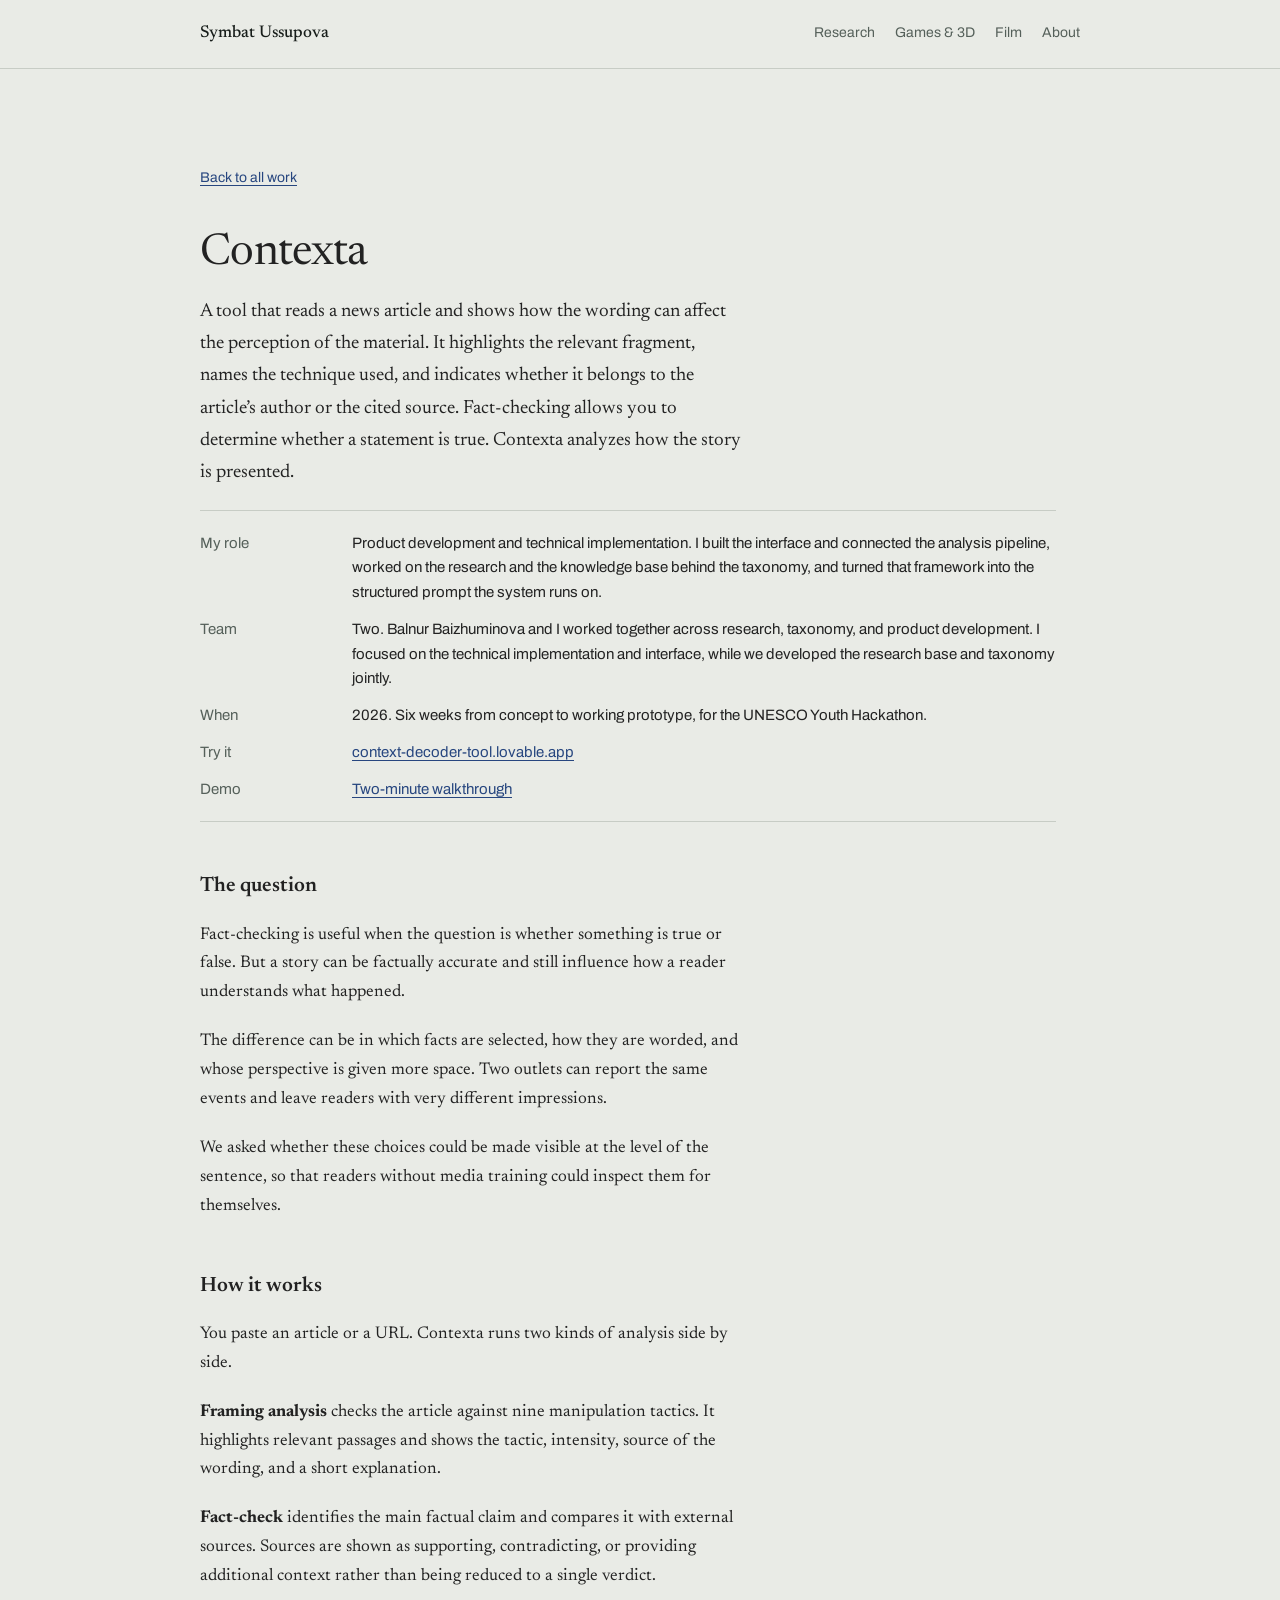
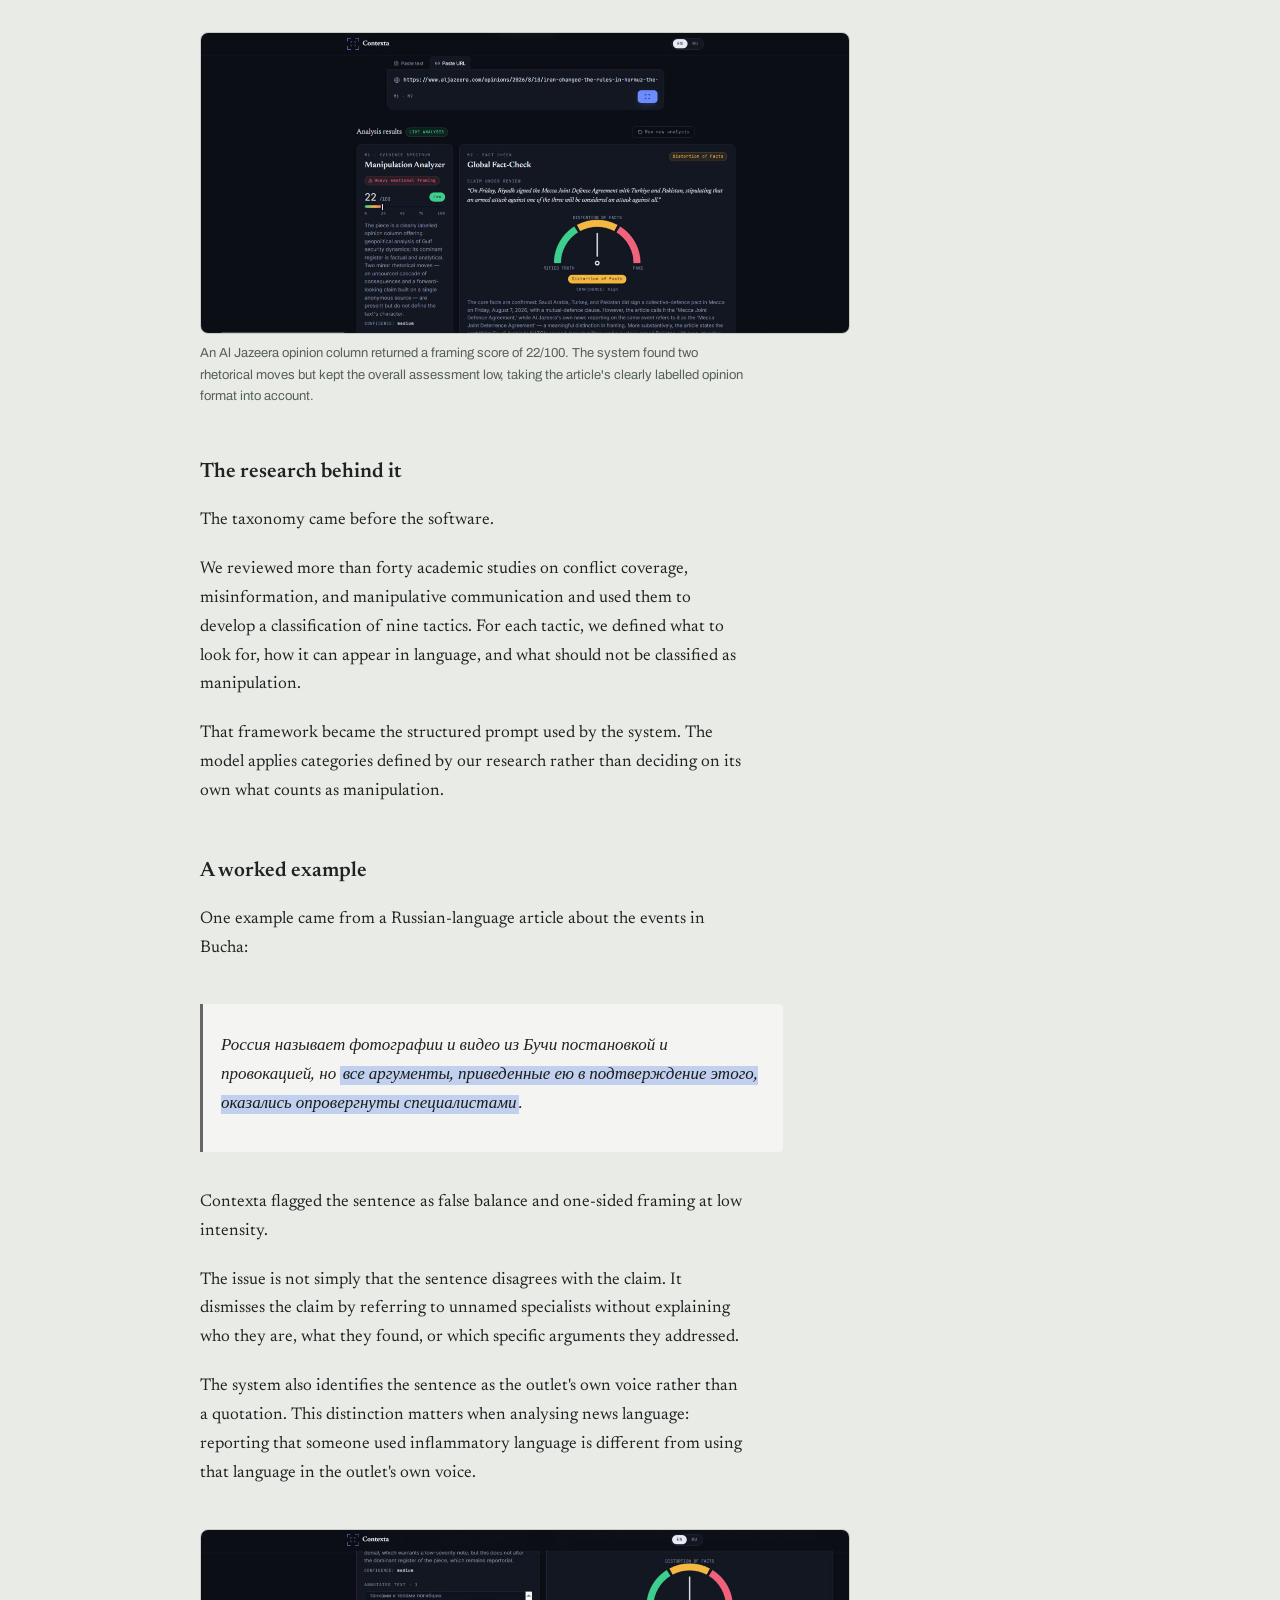
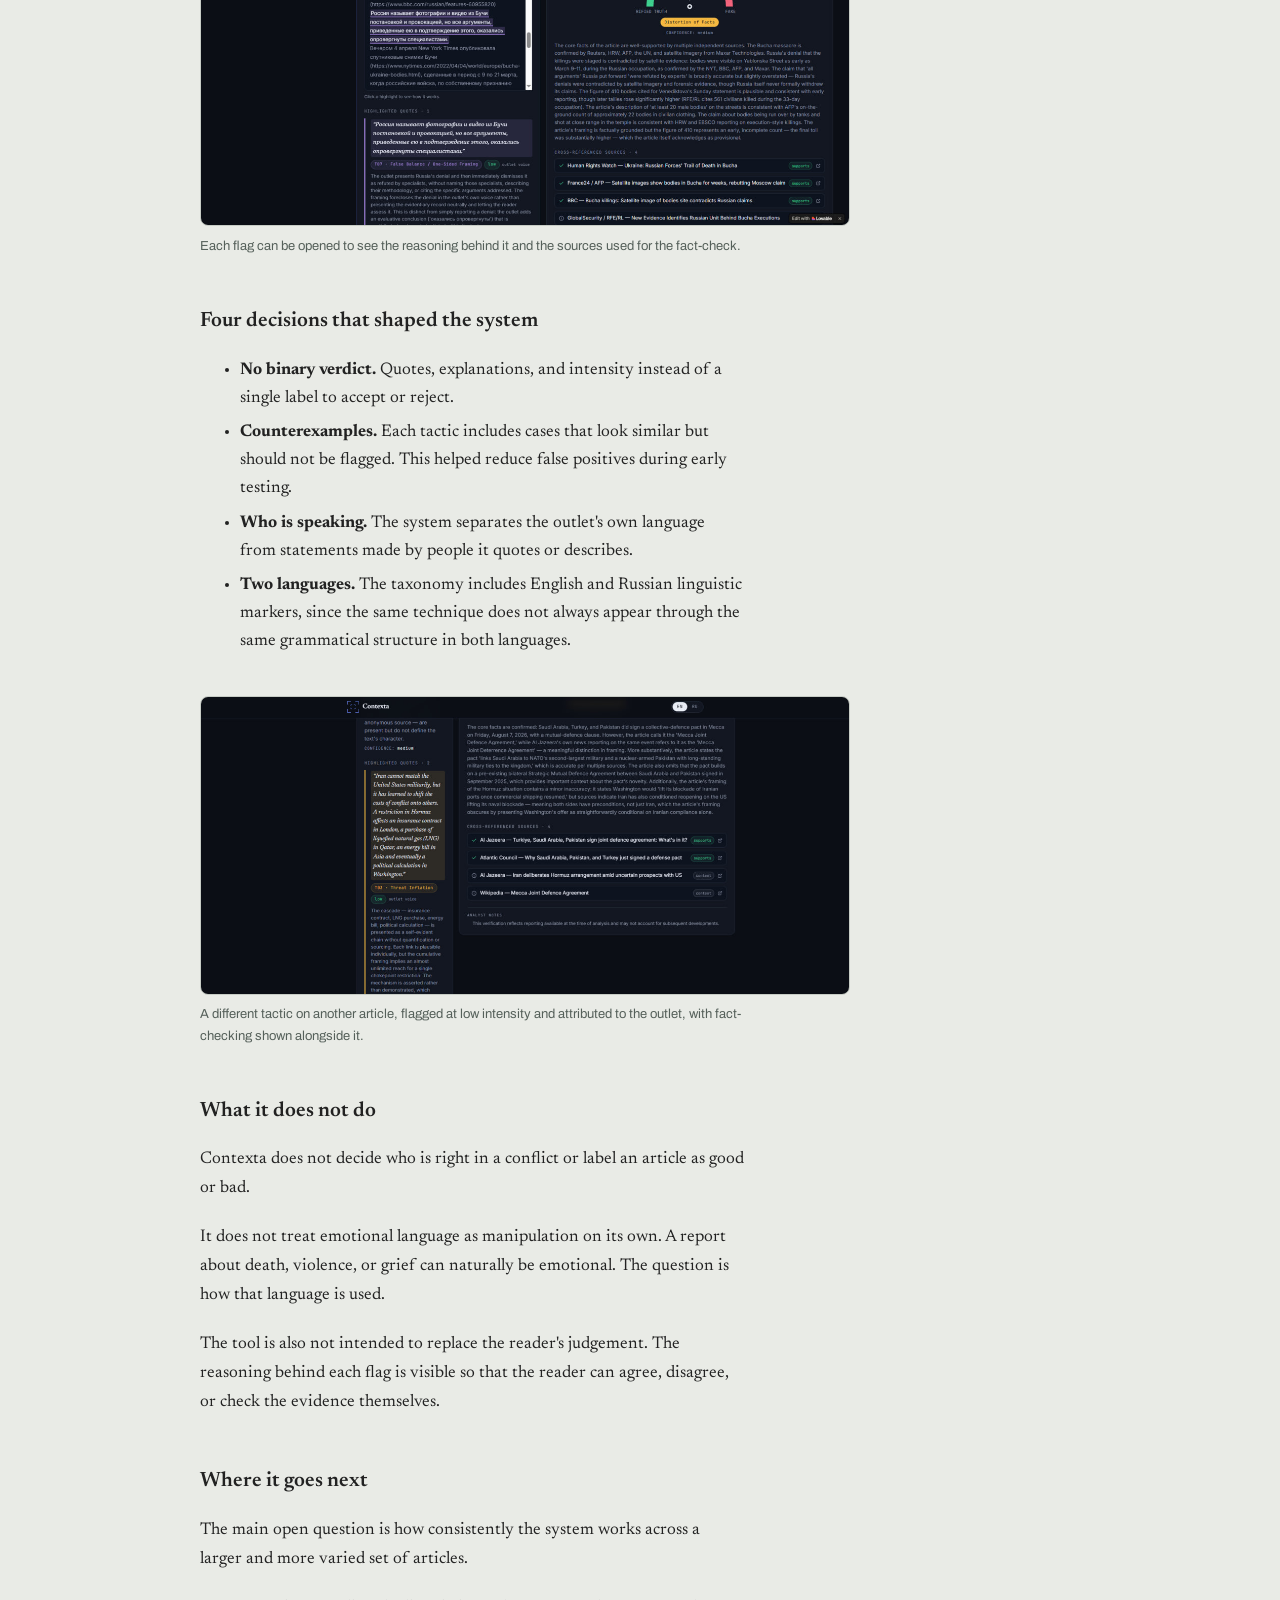
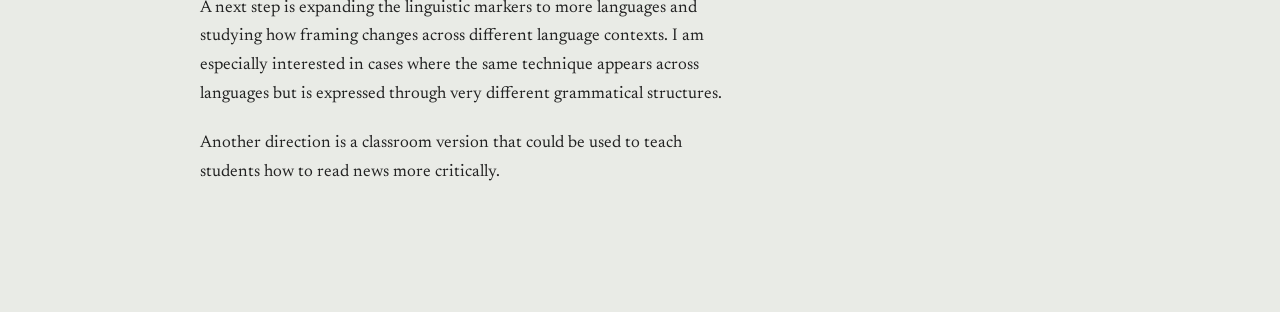
==== project-contexta.html @ 3120fcb4 "Initial commit of portfolio" ====
<!DOCTYPE html>
<!--
  ОБРАЗЕЦ И ШАБЛОН страницы проекта.
  Для следующего проекта скопируйте файл, переименуйте
  (например project-pharos.html) и замените текст, СОХРАНИВ структуру:
  название → одна фраза → факты → вопрос → как работает → исследование →
  пример → решения → границы → что дальше.
-->
<html lang="en">
<head>
<meta charset="utf-8">
<meta name="viewport" content="width=device-width, initial-scale=1">
<title>Contexta — Symbat Ussupova</title>
<meta name="description" content="A tool that shows how a news article is framed, not only whether its facts are true.">
<link rel="preconnect" href="https://fonts.googleapis.com">
<link rel="preconnect" href="https://fonts.gstatic.com" crossorigin>
<link href="https://fonts.googleapis.com/css2?family=Archivo:wght@400;500;600&family=Newsreader:ital,opsz,wght@0,6..72,300;0,6..72,400;0,6..72,500;1,6..72,300&display=swap" rel="stylesheet">
<link rel="stylesheet" href="style.css">
</head>

<body>

<header class="masthead">
  <div class="masthead__inner">
    <a class="wordmark" href="index.html">Symbat Ussupova</a>
    <nav aria-label="Sections">
      <a href="index.html#research">Research</a>
      <a href="index.html#games">Games &amp; 3D</a>
      <a href="index.html#film">Film</a>
      <a href="index.html#about">About</a>
    </nav>
  </div>
</header>
<div class="article-wrapper">
<main class="project">

  <a class="project__back" href="index.html">Back to all work</a>

  <h1 class="project__title">Contexta</h1>

  <p class="project__summary">
    A tool that reads a news article and shows how the wording can affect the perception of the material. It highlights the relevant fragment, names the technique used, and indicates whether it belongs to the article’s author or the cited source. Fact‑checking allows you to determine whether a statement is true. Contexta analyzes how the story is presented.
  </p>

  <dl class="facts">
    <div><dt>My role</dt><dd>Product development and technical implementation. I built the interface and connected the analysis pipeline, worked on the research and the knowledge base behind the taxonomy, and turned that framework into the structured prompt the system runs on.</dd></div>
    <div><dt>Team</dt><dd>Two. Balnur Baizhuminova and I worked together across research, taxonomy, and product development. I focused on the technical implementation and interface, while we developed the research base and taxonomy jointly.</dd></div>
    <div><dt>When</dt><dd>2026. Six weeks from concept to working prototype, for the UNESCO Youth Hackathon.</dd></div>
    <div><dt>Try it</dt><dd><a href="https://context-decoder-tool.lovable.app/">context-decoder-tool.lovable.app</a></dd></div>
    <div><dt>Demo</dt><dd><a href="https://youtu.be/kF2DeaOMgWA">Two-minute walkthrough</a></dd></div>
  </dl>

  <h2>The question</h2>
  <p>
    Fact-checking is useful when the question is whether something is true or false. But a story can be factually accurate and still influence how a reader understands what happened.
  </p>
  <p>
    The difference can be in which facts are selected, how they are worded, and whose perspective is given more space. Two outlets can report the same events and leave readers with very different impressions.
  </p>
  <p>
    We asked whether these choices could be made visible at the level of the sentence, so that readers without media training could inspect them for themselves.
  </p>

  <h2>How it works</h2>
  <p>
    You paste an article or a URL. Contexta runs two kinds of analysis side by
    side.
  </p>
  <p>
    <strong>Framing analysis</strong> checks the article against nine manipulation tactics. It highlights relevant passages and shows the tactic, intensity, source of the wording, and a short explanation.
  </p>
  <p>
    <strong>Fact-check</strong> identifies the main factual claim and compares it with external sources. Sources are shown as supporting, contradicting, or providing additional context rather than being reduced to a single verdict.
  </p>

  <figure>
    <img src="images\img1.jpg" width="650" height="500" alt="Пример"
         alt="Contexta results screen: a manipulation score of 22 out of 100 marked low, beside a fact-check panel with a distortion-of-facts gauge.">
    <figcaption>
      An Al Jazeera opinion column returned a framing score of 22/100. The system found two rhetorical moves but kept the overall assessment low, taking the article's clearly labelled opinion format into account.
    </figcaption>
  </figure>

  <h2>The research behind it</h2>
  <p>
    The taxonomy came before the software.
  </p>
  <p>
    We reviewed more than forty academic studies on conflict coverage, misinformation, and manipulative communication and used them to develop a classification of nine tactics. For each tactic, we defined what to look for, how it can appear in language, and what should not be classified as manipulation.
  </p>
  <p>
    That framework became the structured prompt used by the system. The model applies categories defined by our research rather than deciding on its own what counts as manipulation.
  </p>

  <h2>A worked example</h2>
  <p>
    One example came from a Russian-language article about the events in Bucha:
  </p>
  <div class="quote-box">
  <p lang="ru">
    Россия называет фотографии и видео из Бучи постановкой и провокацией, но
    <mark>все аргументы, приведенные ею в подтверждение этого, оказались
    опровергнуты специалистами</mark>.
  </p>
  </div>
  <p>
    Contexta flagged the sentence as false balance and one-sided framing at low intensity.
  </p>
  <p>
    The issue is not simply that the sentence disagrees with the claim. It dismisses the claim by referring to unnamed specialists without explaining who they are, what they found, or which specific arguments they addressed.
  </p>
  <p>
    The system also identifies the sentence as the outlet's own voice rather than a quotation. This distinction matters when analysing news language: reporting that someone used inflammatory language is different from using that language in the outlet's own voice.
  </p>

  <figure>
    <img src="images\img2.jpg" width="650" height="500" alt="Пример"
         alt="The flagged Bucha sentence highlighted inside the original article, with a panel naming the tactic, its low intensity, its attribution to the outlet's own voice, and the reasoning.">
    <figcaption>
      Each flag can be opened to see the reasoning behind it and the sources used for the fact-check.
    </figcaption>
  </figure>

  <h2>Four decisions that shaped the system</h2>
  <ul>
    <li>
      <strong>No binary verdict.</strong> Quotes, explanations, and intensity instead of a single label to accept or reject.
    </li>
    <li>
      <strong>Counterexamples.</strong> Each tactic includes cases that look similar but should not be flagged. This helped reduce false positives during early testing.
    </li>
    <li>
      <strong>Who is speaking.</strong> The system separates the outlet's own language from statements made by people it quotes or describes.
    </li>
    <li>
      <strong>Two languages.</strong> The taxonomy includes English and Russian linguistic markers, since the same technique does not always appear through the same grammatical structure in both languages.
    </li>
  </ul>

  <figure>
    <img src="images\img3.jpg" width="650" height="500" alt="Пример"
         alt="A second flagged passage about the Strait of Hormuz, labelled threat inflation at low intensity and attributed to the outlet's own voice.">
    <figcaption>
      A different tactic on another article, flagged at low intensity and attributed to the outlet, with fact-checking shown alongside it.
    </figcaption>
  </figure>


  <h2>What it does not do</h2>
  <p>
   Contexta does not decide who is right in a conflict or label an article as good or bad.
  </p>
  <p>
    It does not treat emotional language as manipulation on its own. A report about death, violence, or grief can naturally be emotional. The question is how that language is used.
  </p>
  <p>
    The tool is also not intended to replace the reader's judgement. The reasoning behind each flag is visible so that the reader can agree, disagree, or check the evidence themselves.
  </p>

  <h2>Where it goes next</h2>
  <p>
    The main open question is how consistently the system works across a larger and more varied set of articles.
  </p>
  <p>
    A next step is expanding the linguistic markers to more languages and studying how framing changes across different language contexts. I am especially interested in cases where the same technique appears across languages but is expressed through very different grammatical structures.
  </p>
  <p>
  Another direction is a classroom version that could be used to teach students how to read news more critically.
  </p>

</main>
</div>

</body>
</html>
---- style.css ----
/* ==========================================================================
   Symbat Ussupova — portfolio stylesheet

   Здесь ВСЁ оформление сайта. Один файл на весь сайт.
   Если хотите поменять цвет или шрифт — меняйте только в блоке :root ниже,
   и это изменится сразу на всех страницах.
   ========================================================================== */

:root {
  /* ---- Цвета ------------------------------------------------------------
     Палитра: холодная «архивная» бумага, чернила глубокого хвойного тона,
     и один цвет-маркер — как пометка читателя на полях. Маркер используется
     ТОЛЬКО там, где он что-то означает (размеченный текст в Contexta),
     никогда как украшение.
     -------------------------------------------------------------------- */
  --paper:      #E9EBE6;
  --paper-lift: #F3F4F1;
  --ink:        #171D1A;
  --ink-soft:   #55605A;
  --rule:       #C7CCC5;
  --mark:       #C2D0F0;   /* маркер-пометка */
  --link:       #27467F;

  /* ---- Шрифты ---------------------------------------------------------- */
  --serif: "Newsreader", Georgia, "Times New Roman", serif;
  --sans:  "Archivo", -apple-system, BlinkMacSystemFont, "Segoe UI", sans-serif;

  /* ---- Ритм ------------------------------------------------------------ */
  --measure: 34rem;         /* длина строки текста, ~70 знаков */
  --gutter: 1.5rem;
}

/* ---- Сброс ------------------------------------------------------------- */
*, *::before, *::after { box-sizing: border-box; }

html { -webkit-text-size-adjust: 100%; }

body {
  margin: 0;
  background: var(--paper);
  color: var(--ink);
  font-family: var(--serif);
  font-size: 1.0625rem;
  line-height: 1.65;
  font-optical-sizing: auto;
}

img, video { max-width: 100%; height: auto; display: block; }

/* ---- Ссылки ------------------------------------------------------------ */
a {
  color: var(--link);
  text-decoration-thickness: 1px;
  text-underline-offset: 0.18em;
}
a:hover { text-decoration-thickness: 2px; }

/* Видимая рамка при навигации с клавиатуры — обязательна для доступности */
a:focus-visible, button:focus-visible {
  outline: 2px solid var(--link);
  outline-offset: 3px;
}

.skip {
  position: absolute;
  left: -9999px;
}
.skip:focus {
  left: 1rem; top: 1rem;
  z-index: 10;
  background: var(--paper-lift);
  padding: 0.5rem 0.75rem;
}


/* ==========================================================================
   Шапка
   ========================================================================== */
.masthead {
  border-bottom: 1px solid var(--rule);
}

.masthead__inner {
  max-width: 58rem;
  margin: 0 auto;
  padding: 1.25rem var(--gutter);
  display: flex;
  flex-wrap: wrap;
  gap: 0.75rem 1.5rem;
  align-items: baseline;
  justify-content: space-between;
}

.wordmark {
  font-family: var(--serif);
  font-size: 1.0625rem;
  font-weight: 500;
  color: var(--ink);
  text-decoration: none;
}

.masthead nav {
  display: flex;
  flex-wrap: wrap;
  gap: 1.25rem;
  font-family: var(--sans);
  font-size: 0.875rem;
}
.masthead nav a { color: var(--ink-soft); text-decoration: none; }
.masthead nav a:hover { color: var(--ink); text-decoration: underline; }

/* ==========================================================================
   Главный экран
   ========================================================================== */
.hero {
  max-width: 58rem;
  margin: 0 auto;
  padding: 4rem var(--gutter) 3.5rem;
}

.hero__standfirst {
  font-family: var(--sans);
  font-size: 0.875rem;
  color: var(--ink-soft);
  margin: 0 0 2rem;
}

.hero__question {
  font-family: var(--serif);
  font-weight: 300;
  font-size: clamp(1.75rem, 5.5vw, 3.125rem);
  line-height: 1.18;
  letter-spacing: -0.015em;
  margin: 0;
  max-width: 22ch;
  text-wrap: balance;
}

.hero__note {
  max-width: var(--measure);
  margin: 2rem 0 0;
  color: var(--ink-soft);
}

/* ==========================================================================
   Секции и «оглавление» работ
   ========================================================================== */
.section {
  max-width: 58rem;
  margin: 0 auto;
  padding: 3rem var(--gutter);
  border-top: 1px solid var(--rule);
}

.section__title {
  font-family: var(--sans);
  font-size: 0.875rem;
  font-weight: 600;
  letter-spacing: 0.01em;
  color: var(--ink-soft);
  margin: 0 0 2rem;
}


.index {
  list-style: none;
  margin: 0;
  padding: 0;
}

.entry {
  padding: 1.75rem 0;
  border-top: 1px solid var(--rule);
}
.entry:first-child { border-top: none; padding-top: 0; }

/* ---- Обложка проекта --------------------------------------------------
   Пропорция 16:10 задана здесь и одинакова у всех проектов. Картинка
   обрезается по центру (object-fit: cover), поэтому исходники могут быть
   любого размера — сетка не поедет. Пропорцию менять можно, но тогда
   меняйте её ОДИН раз здесь, а не у отдельных картинок.
   -------------------------------------------------------------------- */
.entry__cover {
  display: block;
  margin-bottom: 1.1rem;
  background: var(--paper-lift);
  border: 1px solid var(--rule);
  overflow: hidden;
  border-radius: 8px; /* Скругляем сам контейнер */
}
.entry__cover img {
  width: 100%;
  aspect-ratio: 16 / 10;
  object-fit: cover;
  overflow: hidden;
}
.entry__cover:hover { border-color: var(--link); }

.entry__meta {
  font-family: var(--sans);
  font-size: 0.8125rem;
  color: var(--ink-soft);
  display: flex;
  flex-wrap: wrap;
  gap: 0.2rem 1.25rem;
  margin: 0 0 0.5rem;
}
.entry__role { color: var(--ink-soft); }

.entry__title {
  font-family: var(--serif);
  font-weight: 400;
  font-size: 1.5rem;
  line-height: 1.25;
  margin: 0 0 0.4rem;
}
.entry__title a { color: var(--ink); text-decoration-color: var(--rule); }
.entry__title a:hover { text-decoration-color: var(--link); color: var(--link); }

.entry__line {
  margin: 0;
  max-width: var(--measure);
  color: var(--ink-soft);
}

/* На широком экране обложка встаёт слева от текста */
@media (min-width: 60rem) {
  .entry {
    display: grid;
    grid-template-columns: 15rem 1fr;
    gap: 2.5rem;
    align-items: start;
  }
  .entry__cover { margin-bottom: 0; }

  /* Если у проекта обложки нет, текст занимает всю ширину */
  .entry:not(:has(.entry__cover)) { grid-template-columns: 1fr; }
}

/* ==========================================================================
   About
   ========================================================================== */
.about { display: grid; gap: 2.5rem; }
.about__text p { max-width: var(--measure); margin: 0 0 1.1rem; }

.minor-title {
  font-family: var(--sans);
  font-size: 0.8125rem;
  font-weight: 600;
  color: var(--ink-soft);
  margin: 0 0 0.75rem;
}

.plain { list-style: none; margin: 0; padding: 0; }
.plain li { padding: 0.35rem 0; border-bottom: 1px solid var(--rule); }
.plain li:last-child { border-bottom: none; }
.plain--links li { font-size: 1.125rem; padding: 0.6rem 0; }

@media (min-width: 60rem) {
  .about { grid-template-columns: 1fr 16rem; gap: 4rem; }
}

.for__lede { max-width: var(--measure); color: var(--ink-soft); margin: 0 0 1.5rem; }

/* ==========================================================================
   Страница проекта
   ========================================================================== */
.project {
  max-width: 58rem;
  margin: 0 auto;
  padding: 3.5rem var(--gutter) 4rem;
  padding-left: 0;
  
}

/* 1. Главный контейнер (держит всё вместе по центру) */
.article-wrapper {
 max-width: 58rem;  /* Точь-в-точь как у шапки (.masthead__inner) */
  margin: 0 auto;    /* Ставит статью ровно по центру, синхронно с шапкой */
  padding: 40px var(--gutter); /* Использует ту же переменную отступов, что и шапка */
  color: #222;
}

/* 2. Блок с ролями */
.meta-block {
  display: grid;
  grid-template-columns: 100px 1fr; /* Левая колонка 100px, правая занимает остаток */
  column-gap: 40px; 
  row-gap: 20px; 
  margin: 50px 0; /* Отделяем блок от верхнего и нижнего текста */
  padding: 30px 0; 
  border-top: 1px solid #ddd; /* Тонкая линия сверху */
  border-bottom: 1px solid #ddd; /* Тонкая линия снизу (закроет блок) */
  font-size: 0.95rem;
}

.meta-label {
  color: #777;
}

.meta-value {
  margin: 0;
  line-height: 1.6;
}

/* 3. Заголовки внутри статьи */
.article-wrapper h3 {
  margin-top: 60px; /* Большой отступ сверху перед новой мыслью */
  margin-bottom: 15px; /* Маленький отступ перед абзацем */
  font-size: 1.2rem;
  font-weight: 600;
}

/* 4. Обычный текст */
.article-wrapper p {
  line-height: 1.7; /* Добавляем воздуху между строками */
  margin-bottom: 20px;
}
.portfolio-masonry {
  column-count: 2; /* Разбиваем на 2 колонки */
  column-gap: 20px;
  max-width: 1000px;
  margin: 60px 0;
  padding: 20px;
  padding-left: 0;
}

.portfolio-masonry img {
  width: 100%;
  height: auto; /* Строго сохраняем оригинальные пропорции */
  margin-bottom: 20px; /* Отступ между картинками по вертикали */
  display: block; /* Убирает баги с переносом картинок */
  border-radius: 8px;
}
.offsite {
  border-top: 1px solid var(--rule);
  border-bottom: 1px solid var(--rule);
  padding: 1.5rem 0;
  margin: 0 0 1rem;
  max-width: var(--measure);
}
.offsite p { margin: 0 0 0.4rem; }
.offsite p:last-child { margin: 0; }

.project__back {
  font-family: var(--sans);
  font-size: 0.875rem;
  display: inline-block;
  margin-bottom: 2.5rem;
}

.quote-box {
  display: inline-block;        /* Делает блок ровно по ширине текста, а не на всю ширину страницы */
  border-left: 3px solid #666;  /* Вертикальная линия */
  background-color: #f4f4f2;    /* Мягкий фон */
  padding: 12px 18px 12px 18px; /* Внутренние отступы (последнее число — отступ текста от линии слева) */
  margin: 20px 0;               /* Отступы сверху и снизу */
  border-radius: 0 4px 4px 0;   /* Скругление правых углов */
  font-style: italic;
}

.project__title {
  font-family: var(--serif);
  font-weight: 400;
  font-size: clamp(2rem, 5vw, 2.75rem);
  line-height: 1.15;
  letter-spacing: -0.015em;
  margin: 0 0 1rem;
  max-width: 20ch;
}

.project__summary {
  font-size: 1.1875rem;
  max-width: var(--measure);
  margin: 0 0 2.5rem;
}

.slot {
  display: flex;
  gap: 15px 15px; /* Задает расстояние между картинками, можете изменить значение */
  align-items: center; /* Выравнивает картинки по центру по вертикали (опционально) */
  flex-wrap: wrap; /* Позволит картинкам перенестись на новую строку на маленьких экранах телефонов */
}


/* Если картинки обернуты в тег <p> с классом slot__label, как было раньше */
.slot__label {
  margin: 0 !important; /* Убирает стандартные отступы абзацев, раздувающие ряды */
}

/* Основной контейнер галереи */
.gallery-centered {
  display: flex;
  flex-wrap: wrap;       /* Позволяет элементам переноситься на новую строку */
  justify-content: center; /* Центрирует элементы внутри контейнера по горизонтали */
  gap: 30px;              /* Задает одинаковый отступ между всеми элементами (и гор. и верт.) */
  max-width: 1000px;      /* Ограничивает макс. ширину, чтобы на больших экранах галерея не растягивалась */
  margin: 0 auto;         /* Центрирует сам контейнер на странице */
  padding: 20px;          /* Внутренние отступы контейнера, чтобы он не прилипал к краям */
}

/* Элементы внутри контейнера (каждый div с картинкой) */
.gallery-item {
  /* Мы хотим 2 колонки, поэтому вычисляем ширину с учетом отступа gap */
  flex: 0 0 calc(50% - 15px); /* calc(50% - половина горизонтального gap) */
  max-width: 480px;           /* Дополнительное ограничение ширины для баланса */
}

/* Сами картинки внутри элементов */
.gallery-item img {
  width: 100%;    /* Картинка заполняет всю ширину своего контейнера .gallery-item */
  height: auto;   /* Сохраняет пропорции */
  display: block; /* Убирает лишние отступы inline-элементов */
}

img {
  border-radius: 8px; /* 8px — это стандартное, аккуратное скругление */
}


/* Таблица фактов: роль, даты, команда. Отвечает на вопрос «что сделала она». */
.facts {
  border-top: 1px solid var(--rule);
  border-bottom: 1px solid var(--rule);
  padding: 1.25rem 0;
  margin: 0 0 3rem;
  font-family: var(--sans);
  font-size: 0.9375rem;
  display: grid;
  gap: 0.75rem;
}
.facts div { display: grid; grid-template-columns: 8.5rem 1fr; gap: 1rem; }
.facts dt { color: var(--ink-soft); margin: 0; }
.facts dd { margin: 0; }

.project h2 {
  font-weight: 600;
  font-size: 1.3rem;
  margin-top: 3rem; /* Большой отступ сверху */
  margin-bottom: 1rem; /* Маленький отступ снизу */
}

.project p, .project ul, .project ol { max-width: var(--measure); }
.project li { margin-bottom: 0.4rem; }

/* Подписи под картинками — обязательны. Пишите, что показано и что сделали вы. */
figure { margin: 2.5rem 0; }
figure img { border: 1px solid var(--rule); }
figcaption {
  font-family: var(--sans);
  font-size: 0.8125rem;
  color: var(--ink-soft);
  margin-top: 0.6rem;
  max-width: var(--measure);
}

/* Маркер: размеченный фрагмент текста. Только по делу. */
mark {
  background: var(--mark);
  color: var(--ink);
  padding: 0.05em 0.15em;
}


/* Блок «почему это важно вашей группе» */
.relevance {
  background: var(--paper-lift);
  border-left: 3px solid var(--mark);
  padding: 1.25rem 1.5rem;
  margin: 3rem 0 0;
  max-width: var(--measure);
}
.relevance p { margin: 0; }

/* ==========================================================================
   Подвал
   ========================================================================== */
.foot {
  border-top: 1px solid var(--rule);
  margin-top: 2rem;
}
.foot p {
  max-width: 58rem;
  margin: 0 auto;
  padding: 2rem var(--gutter);
  font-family: var(--sans);
  font-size: 0.8125rem;
  color: var(--ink-soft);
}

/* Уважаем настройку «уменьшить движение» в системе пользователя */
@media (prefers-reduced-motion: reduce) {
  * { animation: none !important; transition: none !important; }
}
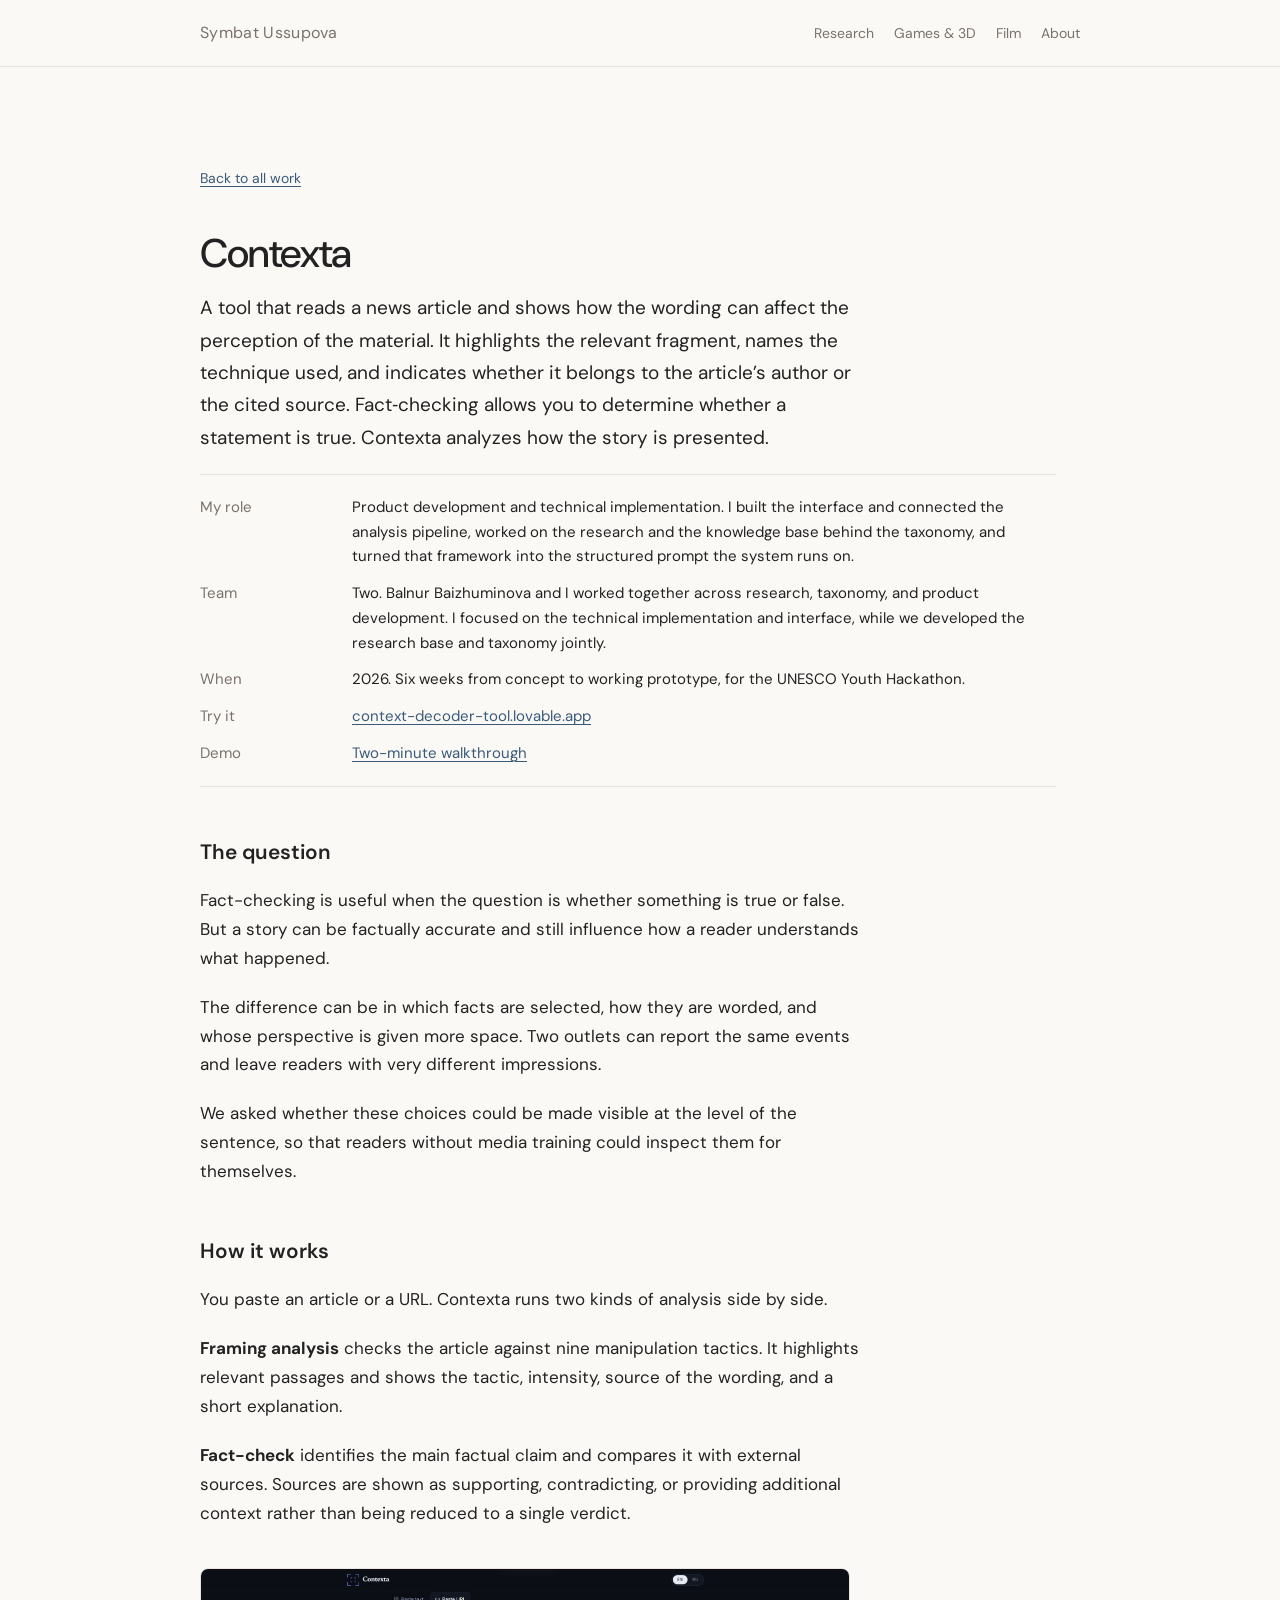
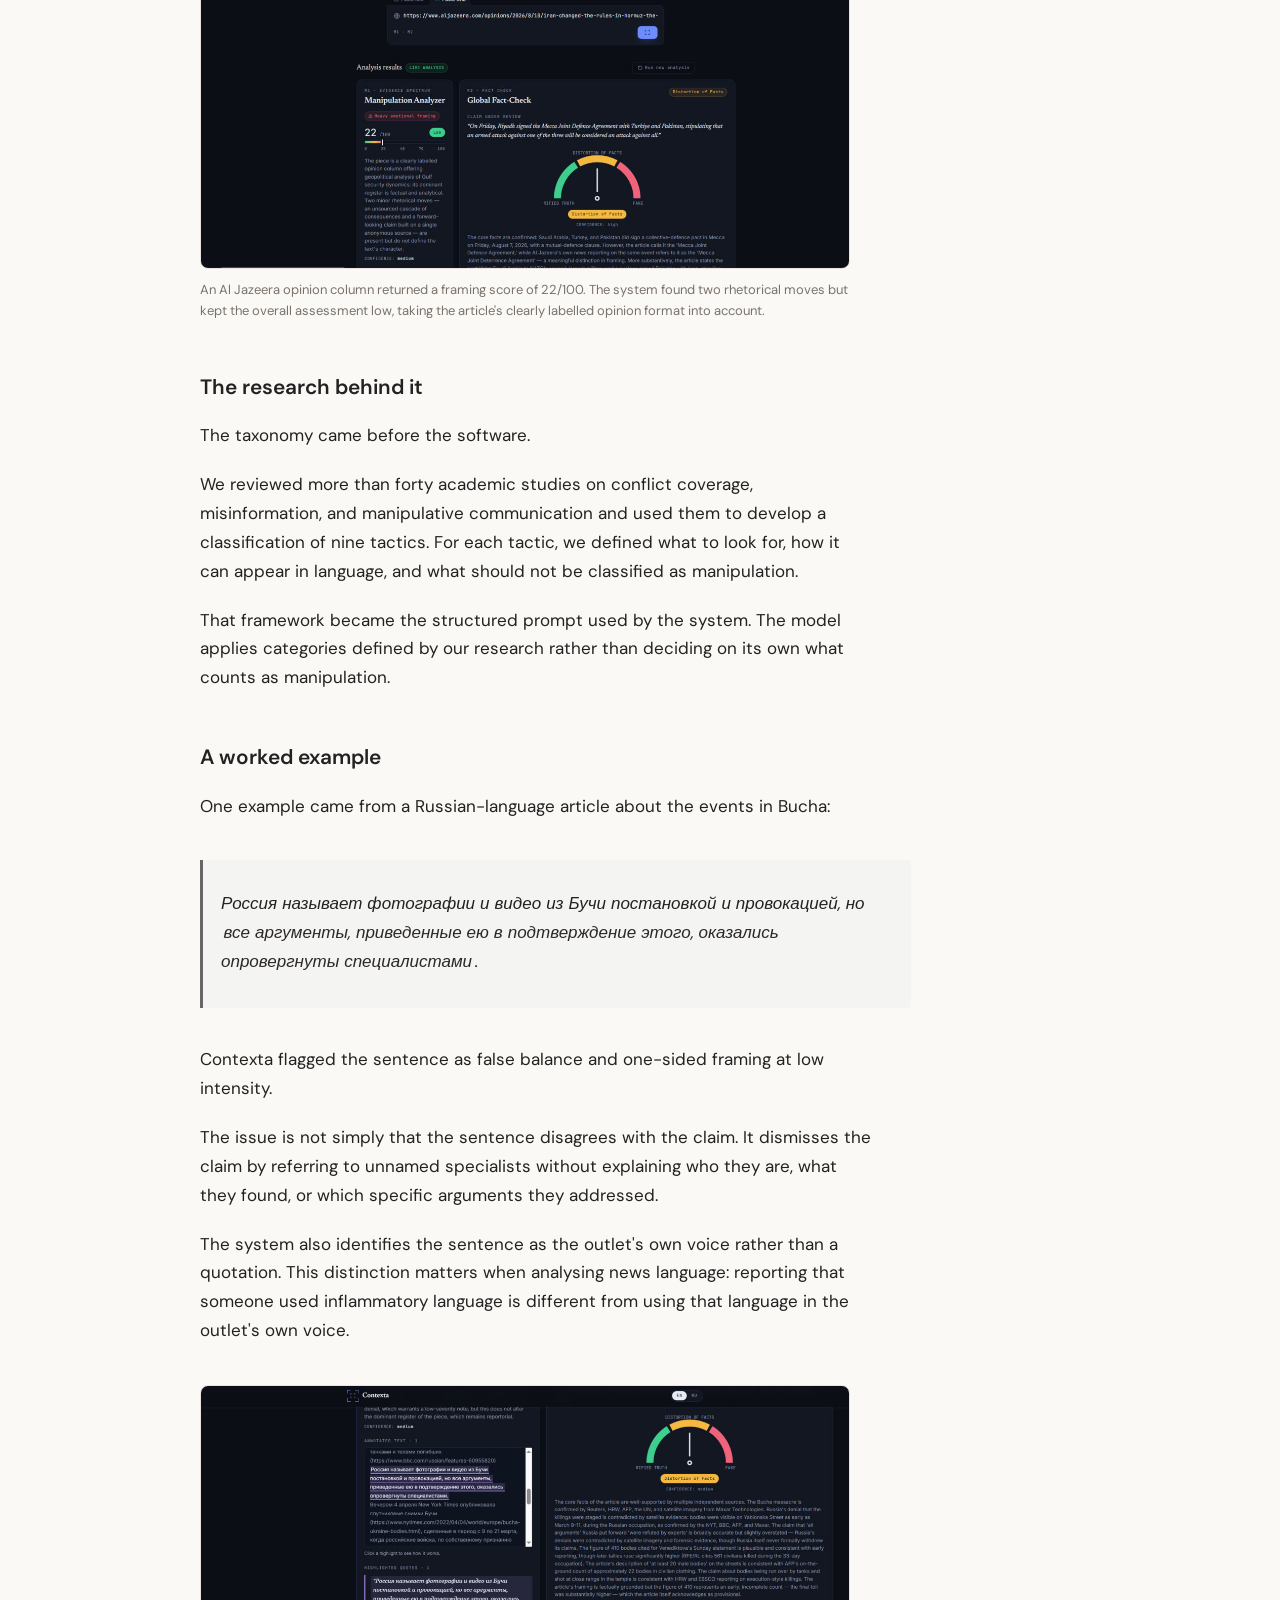
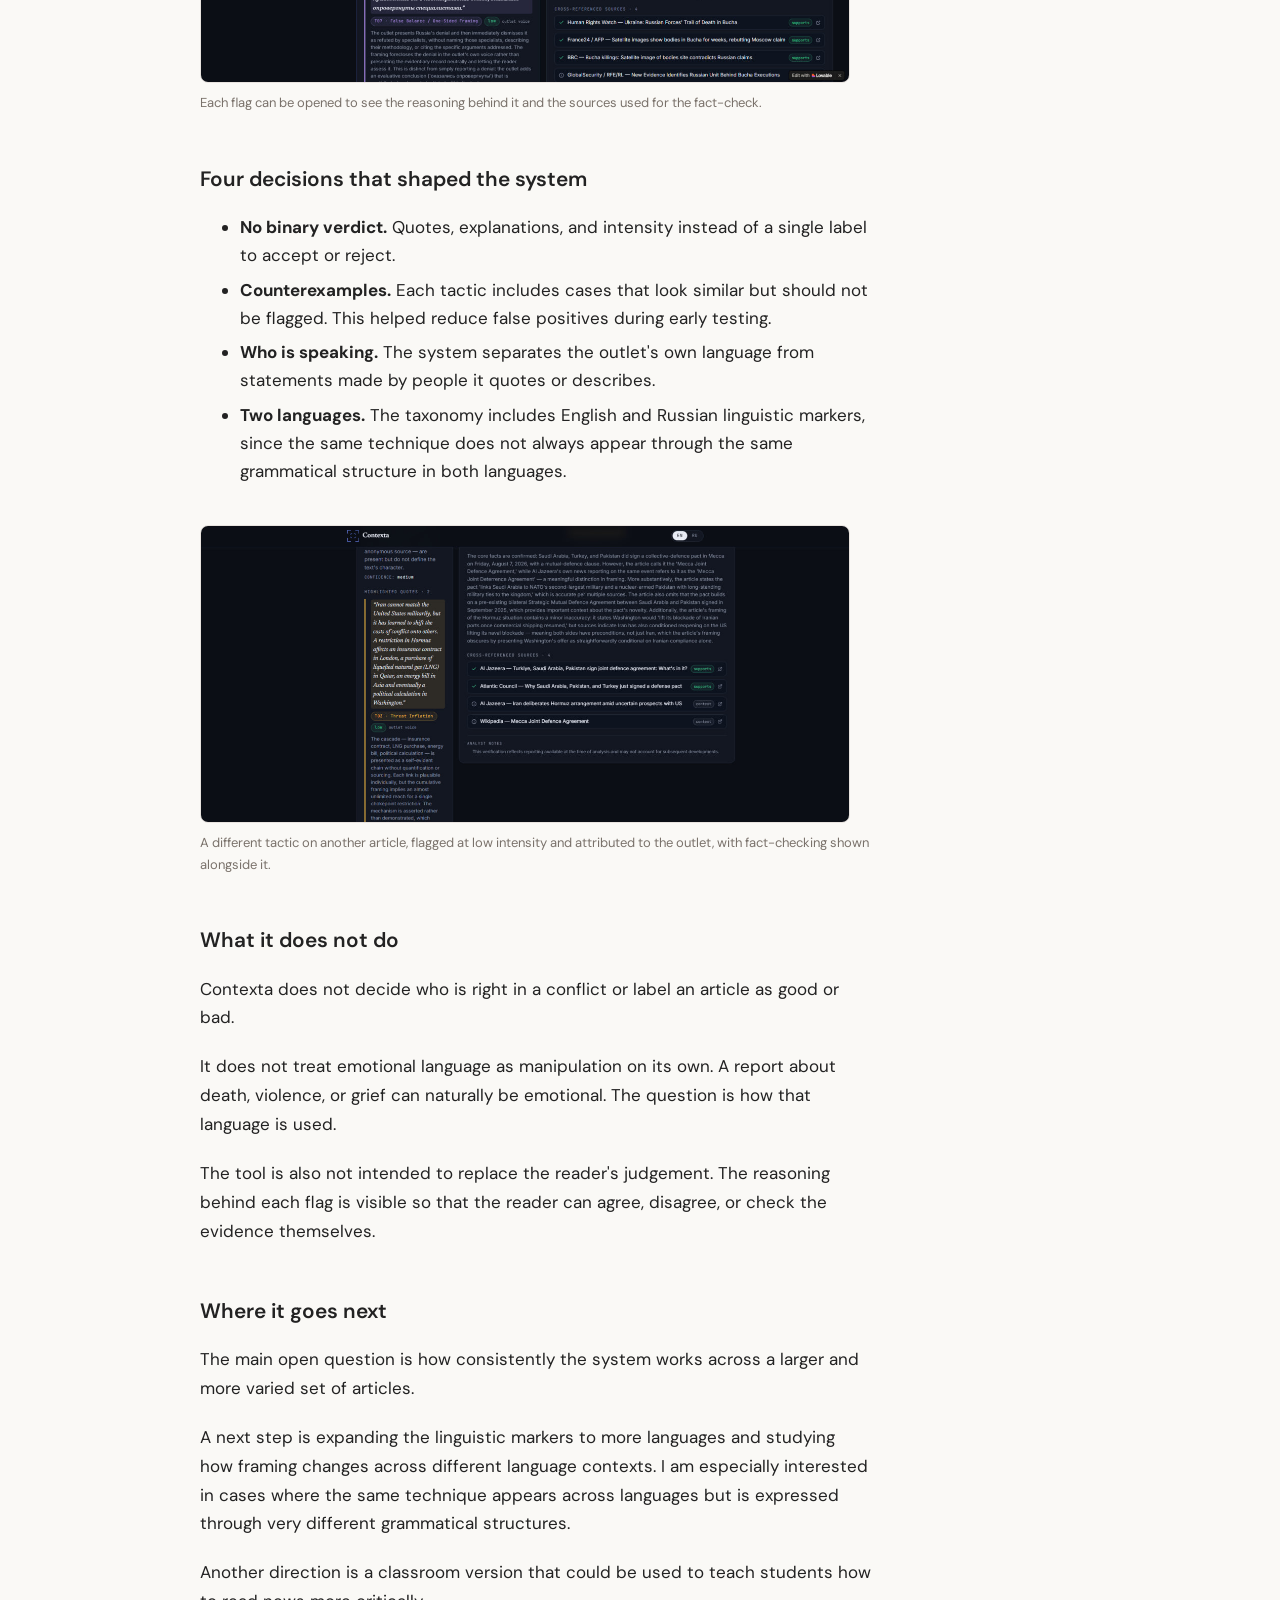
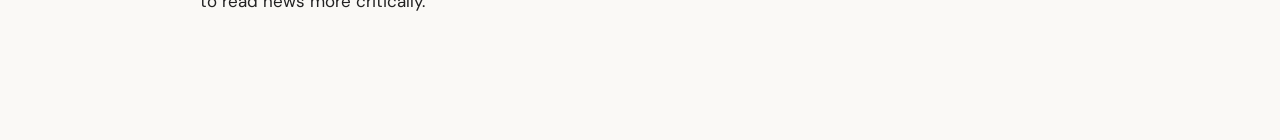
==== commit cdae5b19: "Initial commit" ====
--- a/project-contexta.html
+++ b/project-contexta.html
@@ -13,8 +13,8 @@
 <title>Contexta — Symbat Ussupova</title>
 <meta name="description" content="A tool that shows how a news article is framed, not only whether its facts are true.">
 <link rel="preconnect" href="https://fonts.googleapis.com">
-<link rel="preconnect" href="https://fonts.gstatic.com" crossorigin>
-<link href="https://fonts.googleapis.com/css2?family=Archivo:wght@400;500;600&family=Newsreader:ital,opsz,wght@0,6..72,300;0,6..72,400;0,6..72,500;1,6..72,300&display=swap" rel="stylesheet">
+  <link rel="preconnect" href="https://fonts.gstatic.com" crossorigin>
+  <link href="https://fonts.googleapis.com/css2?family=DM+Sans:ital,opsz,wght@0,9..40,400;0,9..40,500;0,9..40,600&display=swap" rel="stylesheet">
 <link rel="stylesheet" href="style.css">
 </head>
 
--- a/style.css
+++ b/style.css
@@ -7,26 +7,18 @@
    ========================================================================== */
 
 :root {
-  /* ---- Цвета ------------------------------------------------------------
-     Палитра: холодная «архивная» бумага, чернила глубокого хвойного тона,
-     и один цвет-маркер — как пометка читателя на полях. Маркер используется
-     ТОЛЬКО там, где он что-то означает (размеченный текст в Contexta),
-     никогда как украшение.
-     -------------------------------------------------------------------- */
-  --paper:      #E9EBE6;
-  --paper-lift: #F3F4F1;
-  --ink:        #171D1A;
-  --ink-soft:   #55605A;
-  --rule:       #C7CCC5;
-  --mark:       #C2D0F0;   /* маркер-пометка */
-  --link:       #27467F;
-
-  /* ---- Шрифты ---------------------------------------------------------- */
-  --serif: "Newsreader", Georgia, "Times New Roman", serif;
-  --sans:  "Archivo", -apple-system, BlinkMacSystemFont, "Segoe UI", sans-serif;
-
-  /* ---- Ритм ------------------------------------------------------------ */
-  --measure: 34rem;         /* длина строки текста, ~70 знаков */
+  /* Теплая, "бумажная" палитра, гармонирующая с фото */
+  --paper:       #FAF9F6;  /* Жемчужно-молочный оттенок */
+  --paper-lift:  #FFFFFF;  /* Чистый белый для карточек работ, чтобы они выделялись */
+  --ink:         #2C2825;  /* Цвет темного эспрессо (вместо резкого черного) */
+  --ink-soft:    #7A726B;  /* Теплый серый для подписей и дат */
+  --rule:        #E8E3DF;  /* Очень мягкие линии разделителей */
+  --link:        #3B5A79;  /* Приглушенный синий (перекликается с деталями на фото) */
+
+  /* Подключаем новый живой шрифт */
+  --sans: "DM Sans", -apple-system, BlinkMacSystemFont, sans-serif;
+  
+  --measure: 42rem;
   --gutter: 1.5rem;
 }
 
@@ -39,10 +31,9 @@
   margin: 0;
   background: var(--paper);
   color: var(--ink);
-  font-family: var(--serif);
+  font-family: var(--sans); /* ИМЕННО ЗДЕСЬ нужно поменять на --sans */
   font-size: 1.0625rem;
   line-height: 1.65;
-  font-optical-sizing: auto;
 }
 
 img, video { max-width: 100%; height: auto; display: block; }
@@ -92,11 +83,15 @@
 }
 
 .wordmark {
-  font-family: var(--serif);
-  font-size: 1.0625rem;
-  font-weight: 500;
-  color: var(--ink);
+  font-family: var(--sans);
+  font-size: 1rem;
+  font-weight: 400;           /* Убрали жирность */
+  color: var(--ink-soft);     /* Сделали цвет мягким серым, чтобы не спорил с главным заголовком */
   text-decoration: none;
+  letter-spacing: 0.02em;
+}
+.wordmark:hover {
+  color: var(--ink);          /* При наведении становится черным */
 }
 
 .masthead nav {
@@ -118,6 +113,61 @@
   padding: 4rem var(--gutter) 3.5rem;
 }
 
+/* ---- Настройка главного экрана (две колонки) ---- */
+.hero__layout {
+  display: grid;
+  gap: 2rem;
+  align-items: center; 
+}
+
+/* На широких экранах делаем левую колонку широкой, а правую (фото) фиксированной */
+@media (min-width: 60rem) {
+  .hero__layout {
+    grid-template-columns: 1fr 250px; /* Было 220px, стало 250px */
+    gap: 4rem;
+  }
+}
+
+.hero__pronunciation {
+  font-family: var(--sans);
+  font-size: 1.1rem;
+  color: var(--ink-soft);
+  margin-top: -15px;
+  margin-bottom: 1.5rem;
+}
+
+.pronounce-hint {
+  opacity: 0.7;
+}
+
+/* ---- Делаем фото аккуратным ---- */
+.portrait { 
+  margin: 0; 
+}
+
+.portrait img {
+  width: 100%;
+  max-width: 250px;
+  aspect-ratio: 4 / 5;
+  object-fit: cover;
+  border-radius: 16px;                     /* Скругление в тон текстовой карточке */
+  border: 1px solid var(--rule);           /* Тонкая рамка-контур */
+  box-shadow: 0 10px 30px rgba(44, 40, 37, 0.04); /* Мягкая тень */
+  transition: transform 0.4s cubic-bezier(0.16, 1, 0.3, 1), box-shadow 0.4s ease; /* Плавность анимации */
+}
+
+.portrait figcaption { 
+  font-size: 0.85rem; 
+  color: var(--ink-soft); 
+  margin-top: 0.75rem; 
+  text-align: center; 
+}
+
+.portrait img:hover {
+  transform: translateY(-4px) scale(1.01);  /* Чуть-чуть приподнимается */
+  box-shadow: 0 15px 35px rgba(44, 40, 37, 0.08); /* Тень становится глубже */
+}
+
 .hero__standfirst {
   font-family: var(--sans);
   font-size: 0.875rem;
@@ -126,20 +176,29 @@
 }
 
 .hero__question {
-  font-family: var(--serif);
-  font-weight: 300;
-  font-size: clamp(1.75rem, 5.5vw, 3.125rem);
-  line-height: 1.18;
-  letter-spacing: -0.015em;
-  margin: 0;
-  max-width: 22ch;
-  text-wrap: balance;
+  font-family: var(--sans);
+  font-weight: 500;
+  font-size: clamp(1.8rem, 3vw, 2.5rem); /* Уменьшили минимальный, динамический и максимальный размер */
+  line-height: 1.1;
+  letter-spacing: -0.02em;
+  margin: 0 0 0.5rem;
+  color: var(--ink);
+}
+
+.hero__pronunciation {
+  font-family: var(--sans);
+  font-size: 1.1rem;
+  color: var(--ink-soft);
+  margin-top: 0.75rem; /* Добавляем аккуратный воздух сверху (вместо минусового значения) */
+  margin-bottom: 2rem;
 }
 
 .hero__note {
   max-width: var(--measure);
-  margin: 2rem 0 0;
-  color: var(--ink-soft);
+  margin: 1.5rem 0 0;
+  color: var(--ink); /* Меняем бледный --ink-soft на насыщенный --ink */
+  font-size: 1.1rem; /* Чуть увеличиваем размер, чтобы интро лучше читалось */
+  line-height: 1.6;
 }
 
 /* ==========================================================================
@@ -166,11 +225,17 @@
   list-style: none;
   margin: 0;
   padding: 0;
+  display: grid;
+  /* Меняем 320px на 240px. Теперь карточки станут компактнее, и их влезет 3 в ряд */
+  grid-template-columns: repeat(auto-fill, minmax(240px, 1fr));
+  gap: 3rem 2rem; /* Чуть уменьшили расстояние между рядами */
 }
 
 .entry {
-  padding: 1.75rem 0;
-  border-top: 1px solid var(--rule);
+  display: flex;
+  flex-direction: column;
+  padding: 0;
+  border-top: none; /* Убираем академические линии */
 }
 .entry:first-child { border-top: none; padding-top: 0; }
 
@@ -182,60 +247,70 @@
    -------------------------------------------------------------------- */
 .entry__cover {
   display: block;
-  margin-bottom: 1.1rem;
-  background: var(--paper-lift);
-  border: 1px solid var(--rule);
+  width: 100%;
+  margin-bottom: 1.25rem;
+  border-radius: 12px;
   overflow: hidden;
-  border-radius: 8px; /* Скругляем сам контейнер */
-}
+  box-shadow: 0 4px 15px rgba(0,0,0,0.04); /* Легкая тень */
+  transition: transform 0.3s ease, box-shadow 0.3s ease; /* Плавность */
+}
+
 .entry__cover img {
   width: 100%;
   aspect-ratio: 16 / 10;
   object-fit: cover;
-  overflow: hidden;
-}
-.entry__cover:hover { border-color: var(--link); }
+  display: block;
+}
+
+/* Эффект "живого" сайта при наведении мыши */
+.entry__cover:hover {
+  transform: translateY(-5px); /* Карточка чуть приподнимается */
+  box-shadow: 0 10px 25px rgba(0,0,0,0.08); /* Тень становится глубже */
+  border-color: transparent;
+}
 
 .entry__meta {
   font-family: var(--sans);
-  font-size: 0.8125rem;
+  font-size: 0.85rem;
   color: var(--ink-soft);
   display: flex;
   flex-wrap: wrap;
-  gap: 0.2rem 1.25rem;
+  gap: 0.5rem 1rem;
   margin: 0 0 0.5rem;
 }
 .entry__role { color: var(--ink-soft); }
 
 .entry__title {
-  font-family: var(--serif);
-  font-weight: 400;
-  font-size: 1.5rem;
+  font-family: var(--sans);
+  font-weight: 600;
+  font-size: 1.15rem; /* Было 1.4rem, сделали аккуратнее */
   line-height: 1.25;
   margin: 0 0 0.4rem;
 }
-.entry__title a { color: var(--ink); text-decoration-color: var(--rule); }
-.entry__title a:hover { text-decoration-color: var(--link); color: var(--link); }
+.entry__title a { 
+  color: var(--ink); 
+  text-decoration: none; /* Убрали подчеркивание для чистоты */
+}
+.entry__title a:hover { 
+  color: var(--link); 
+}
 
 .entry__line {
   margin: 0;
-  max-width: var(--measure);
-  color: var(--ink-soft);
+  color: var(--ink-soft);
+  font-size: 0.95rem; /* Текст описания тоже делаем чуть изящнее */
+  line-height: 1.5;
 }
 
 /* На широком экране обложка встаёт слева от текста */
 @media (min-width: 60rem) {
-  .entry {
-    display: grid;
-    grid-template-columns: 15rem 1fr;
-    gap: 2.5rem;
-    align-items: start;
-  }
+  .entry { display: flex; } /* Сбрасываем старое поведение колонок */
+}
   .entry__cover { margin-bottom: 0; }
 
   /* Если у проекта обложки нет, текст занимает всю ширину */
   .entry:not(:has(.entry__cover)) { grid-template-columns: 1fr; }
-}
+
 
 /* ==========================================================================
    About
@@ -248,7 +323,7 @@
   font-size: 0.8125rem;
   font-weight: 600;
   color: var(--ink-soft);
-  margin: 0 0 0.75rem;
+  margin: 0 0 0.5rem; /* Сделали отступ снизу поменьше, чтобы заголовок "прилип" к карточкам */
 }
 
 .plain { list-style: none; margin: 0; padding: 0; }
@@ -272,6 +347,7 @@
   padding-left: 0;
   
 }
+
 
 /* 1. Главный контейнер (держит всё вместе по центру) */
 .article-wrapper {
@@ -360,13 +436,13 @@
 }
 
 .project__title {
-  font-family: var(--serif);
-  font-weight: 400;
-  font-size: clamp(2rem, 5vw, 2.75rem);
+  font-family: var(--sans); /* Применяем наш новый гладкий шрифт */
+  font-weight: 500;
+  font-size: clamp(1.8rem, 4vw, 2.5rem); /* Немного уменьшили размер, чтобы длинное название смотрелось аккуратно */
   line-height: 1.15;
-  letter-spacing: -0.015em;
+  letter-spacing: -0.02em;
   margin: 0 0 1rem;
-  max-width: 20ch;
+  max-width: var(--measure); /* Снимаем жесткое ограничение в 20ch, теперь заголовок займет нормальную ширину */
 }
 
 .project__summary {
@@ -492,3 +568,99 @@
 @media (prefers-reduced-motion: reduce) {
   * { animation: none !important; transition: none !important; }
 }
+
+.entry__cover--text {
+  display: flex;
+  align-items: center;
+  justify-content: center;
+  background-color: var(--rule); 
+  text-decoration: none;
+  border: none;
+  
+  /* ЭТИ ДВЕ СТРОЧКИ СДЕЛАЮТ ЕЕ НУЖНОГО РАЗМЕРА: */
+  width: 100%;
+  aspect-ratio: 16 / 10;
+}
+
+.entry__cover--text span {
+  font-family: var(--sans);
+  font-size: 0.85rem;
+  font-weight: 500;
+  letter-spacing: 0.15em;
+  text-transform: uppercase;
+  color: var(--ink-soft);
+  transition: color 0.3s ease;
+}
+
+/* Эффект при наведении мыши */
+.entry__cover--text:hover {
+  background-color: var(--ink);
+}
+
+.entry__cover--text:hover span {
+  color: var(--paper);
+}
+.hero__card {
+  background-color: var(--paper-lift); /* Чистый белый цвет карточки */
+  padding: 2.5rem;                    /* Внутренние отступы, чтобы текст не прилипал к краям */
+  border-radius: 16px;                /* Мягкие, современные скругления */
+  box-shadow: 0 10px 30px rgba(44, 40, 37, 0.04); /* Очень мягкая, естественная тень */
+  border: 1px solid var(--rule);      /* Тонкая благородная рамка-контур */
+}
+
+/* Чуть подправляем отступы внутри карточки */
+.hero__card .hero__question {
+  margin-top: 0;
+}
+
+.about { display: grid; gap: 2.5rem; }
+.about__text p { max-width: var(--measure); margin: 0 0 1.1rem; }
+
+@media (min-width: 60rem) {
+  .about { grid-template-columns: 1fr 18rem; gap: 4rem; align-items: start; }
+}
+
+.about__links {
+  margin-top: 1.5rem;
+  line-height: 1.8;
+}
+
+/* Оформление наград в виде стильных мини-карточек */
+.recognition-list {
+  list-style: none;
+  margin: 0;
+  padding: 0;
+  display: flex;
+  flex-direction: column;
+  gap: 0.85rem;
+}
+
+.recognition-list li {
+  background-color: var(--paper-lift); /* Белый фон только для плашки */
+  padding: 1rem 1.25rem;
+  border-radius: 12px;                 /* Аккуратные скругления */
+  border: 1px solid var(--rule);       /* Тонкий контур */
+  box-shadow: 0 4px 15px rgba(0,0,0,0.02); /* Едва заметная тень для объема */
+  transition: transform 0.2s ease, border-color 0.2s ease;
+}
+
+/* Эффект: плашка чуть сдвигается при наведении */
+.recognition-list li:hover {
+  transform: translateX(4px); 
+  border-color: #d0c8c0; /* Рамка становится чуть заметнее */
+}
+
+.rec-place {
+  display: block;
+  font-family: var(--sans);
+  font-weight: 600;
+  font-size: 0.9rem;
+  color: var(--ink);
+  margin-bottom: 0.15rem;
+}
+
+.rec-event {
+  display: block;
+  font-size: 0.85rem;
+  color: var(--ink-soft);
+}
